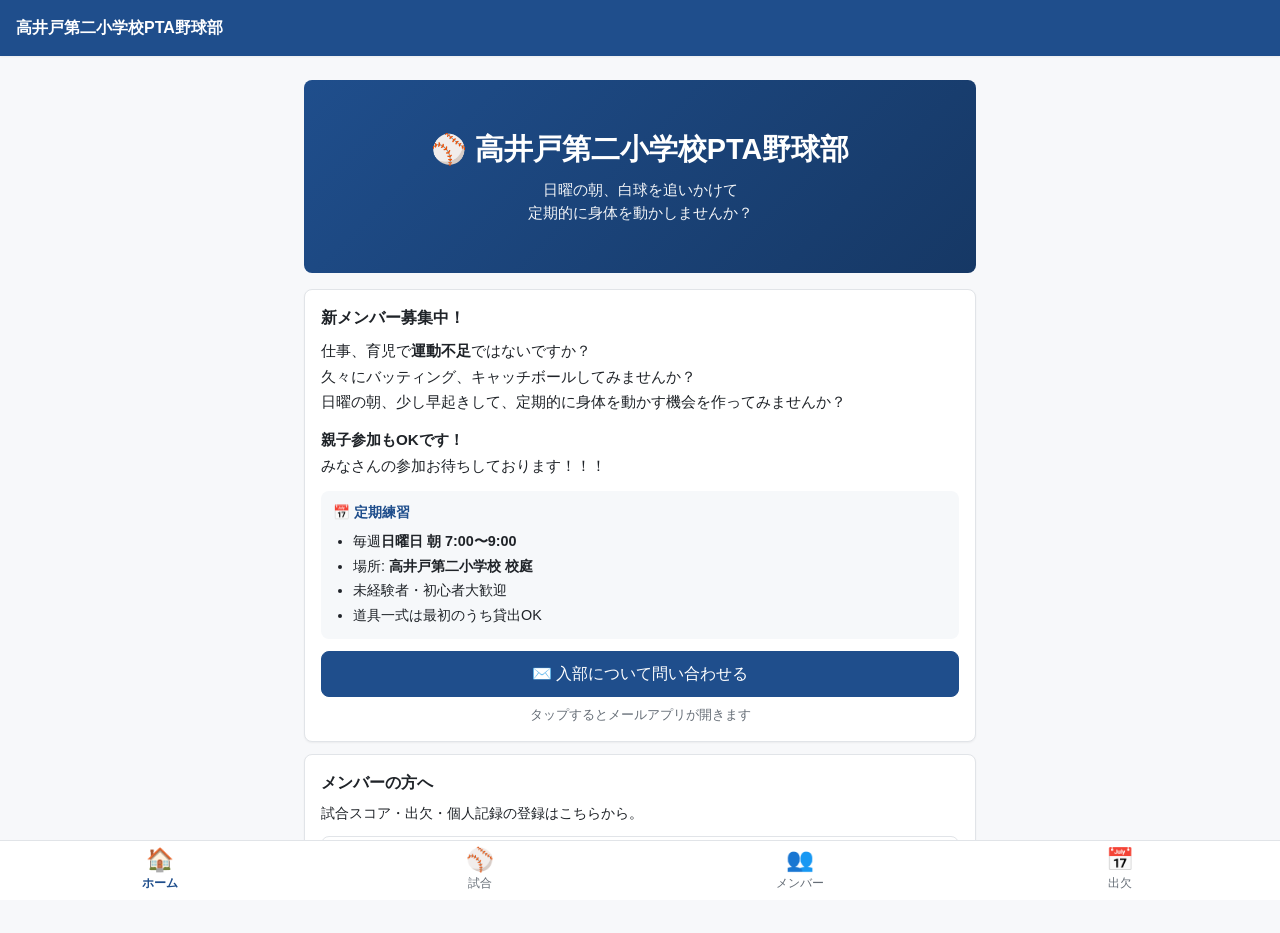
==== index.html @ b8ba9496 "chore: CSS URL にキャッシュバスター ?v=4 を付与 ブラウザのCSSキャッシュにより最新スタイルが反映されない問題に対応。 リンク URL を変えることで強制的に再読み込みさせる。 " ====
<!DOCTYPE html>
<html lang="ja">
<head>
  <meta charset="UTF-8" />
  <meta name="viewport" content="width=device-width, initial-scale=1, viewport-fit=cover" />
  <meta name="theme-color" content="#1f4e8c" />
  <title>高井戸第二小学校PTA野球部</title>
  <link rel="stylesheet" href="css/style.css?v=4" />
</head>
<body>
  <header class="app-header" id="app-header"></header>

  <main class="app-main">
    <div class="hero">
      <h2>⚾ 高井戸第二小学校PTA野球部</h2>
      <p>日曜の朝、白球を追いかけて<br>定期的に身体を動かしませんか？</p>
    </div>

    <div class="slideshow" id="slideshow"></div>

    <div class="card">
      <h3 class="card-title">新メンバー募集中！</h3>
      <p style="margin:0 0 12px;font-size:.95rem;line-height:1.7">
        仕事、育児で<strong>運動不足</strong>ではないですか？<br>
        久々にバッティング、キャッチボールしてみませんか？<br>
        日曜の朝、少し早起きして、定期的に身体を動かす機会を作ってみませんか？
      </p>
      <p style="margin:0 0 12px;font-size:.95rem;line-height:1.7">
        <strong>親子参加もOKです！</strong><br>
        みなさんの参加お待ちしております！！！
      </p>

      <div style="background:#f6f8fa;border-radius:var(--radius);padding:12px;margin-bottom:12px">
        <div style="font-size:.85rem;font-weight:600;margin-bottom:6px;color:var(--color-primary)">📅 定期練習</div>
        <ul style="margin:0;padding-left:20px;font-size:.9rem;line-height:1.7">
          <li>毎週<strong>日曜日 朝 7:00〜9:00</strong></li>
          <li>場所: <strong>高井戸第二小学校 校庭</strong></li>
          <li>未経験者・初心者大歓迎</li>
          <li>道具一式は最初のうち貸出OK</li>
        </ul>
      </div>

      <a class="btn btn-primary btn-block" id="contact-btn" href="#">
        ✉️ 入部について問い合わせる
      </a>
      <p style="font-size:.8rem;color:var(--color-text-muted);margin:8px 0 0;text-align:center">
        タップするとメールアプリが開きます
      </p>
    </div>

    <div class="card">
      <h3 class="card-title">メンバーの方へ</h3>
      <p style="margin:0 0 12px;font-size:.9rem">
        試合スコア・出欠・個人記録の登録はこちらから。
      </p>
      <button class="btn btn-block" id="member-login-btn">
        🔒 メンバーログイン
      </button>
    </div>
  </main>

  <nav class="app-nav" id="app-nav"></nav>

  <script type="module">
    import { CONFIG } from './js/config.js';
    import { renderHeader, renderNav } from './js/app.js';
    import { showLoginModal } from './js/auth.js';

    renderHeader({ showLogout: false });
    renderNav('home');

    const subject = encodeURIComponent('【入部問い合わせ】高井戸第二小学校PTA野球部');
    const body = encodeURIComponent(
      'お問い合わせありがとうございます。以下にご記入ください。\n\n' +
      '・お名前: \n' +
      '・お子様の学年（在籍/卒業）: \n' +
      '・連絡可能な電話番号: \n' +
      '・野球経験: \n' +
      '・ひとこと: \n'
    );
    document.getElementById('contact-btn').href =
      `mailto:${CONFIG.CONTACT_EMAIL}?subject=${subject}&body=${body}`;

    document.getElementById('member-login-btn').addEventListener('click', () => {
      showLoginModal({
        onSuccess: () => { location.href = 'games.html'; }
      });
    });

    // ========== Slideshow: 試合写真を自動表示 ==========
    initSlideshow();

    async function initSlideshow() {
      const container = document.getElementById('slideshow');
      try {
        const res = await fetch('data/games.json', { cache: 'no-store' });
        if (!res.ok) return;
        const data = await res.json();
        const games = (data && data.games) || [];

        // 全試合から写真を集めて、新しい順に並べる。各試合は最大3枚まで使う
        const items = [];
        const sortedGames = [...games].sort((a, b) => (b.date || '').localeCompare(a.date || ''));
        for (const g of sortedGames) {
          const photos = (g.photos || []).slice(0, 3);
          for (const p of photos) {
            items.push({ src: p, caption: `${g.date || ''} vs ${g.opponent || ''}` });
          }
        }

        if (items.length === 0) return;

        // 最大8枚まで使う
        const slides = items.slice(0, 8);
        container.innerHTML =
          slides.map((s, i) => `
            <div class="slide ${i === 0 ? 'active' : ''}">
              <img src="${escapeAttr(s.src)}" alt="" loading="${i === 0 ? 'eager' : 'lazy'}" />
              <div class="slide-caption">${escapeText(s.caption)}</div>
            </div>
          `).join('') +
          (slides.length > 1 ? `
            <div class="slide-dots">
              ${slides.map((_, i) => `<button class="slide-dot ${i === 0 ? 'active' : ''}" data-idx="${i}" aria-label="スライド ${i + 1}"></button>`).join('')}
            </div>
          ` : '');

        if (slides.length <= 1) return;

        const slideEls = container.querySelectorAll('.slide');
        const dotEls = container.querySelectorAll('.slide-dot');
        let cur = 0;
        const show = (i) => {
          slideEls[cur].classList.remove('active');
          dotEls[cur]?.classList.remove('active');
          cur = (i + slideEls.length) % slideEls.length;
          slideEls[cur].classList.add('active');
          dotEls[cur]?.classList.add('active');
        };
        let timer = setInterval(() => show(cur + 1), 4500);
        dotEls.forEach((d) => {
          d.addEventListener('click', () => {
            clearInterval(timer);
            show(Number(d.dataset.idx));
            timer = setInterval(() => show(cur + 1), 4500);
          });
        });
      } catch (e) {
        // 写真がない・読み込み失敗時はスライドショー非表示でOK
      }
    }

    function escapeAttr(s) {
      return String(s ?? '').replace(/&/g, '&amp;').replace(/"/g, '&quot;').replace(/</g, '&lt;');
    }
    function escapeText(s) {
      return String(s ?? '').replace(/&/g, '&amp;').replace(/</g, '&lt;').replace(/>/g, '&gt;');
    }
  </script>
</body>
</html>
---- css/style.css ----
:root {
  --color-primary: #1f4e8c;
  --color-primary-dark: #163865;
  --color-accent: #d4a017;
  --color-bg: #f7f8fa;
  --color-surface: #ffffff;
  --color-border: #e1e4e8;
  --color-text: #1f2328;
  --color-text-muted: #656d76;
  --color-success: #2da44e;
  --color-danger: #cf222e;
  --color-warning: #bf8700;

  --radius: 8px;
  --shadow-sm: 0 1px 2px rgba(0, 0, 0, 0.05);
  --shadow-md: 0 2px 8px rgba(0, 0, 0, 0.08);

  --nav-height: 60px;
  --header-height: 56px;
  --max-width: 720px;
}

* {
  box-sizing: border-box;
}

html, body {
  margin: 0;
  padding: 0;
  font-family: -apple-system, BlinkMacSystemFont, "Hiragino Sans", "Yu Gothic UI", "Meiryo", sans-serif;
  font-size: 16px;
  line-height: 1.5;
  color: var(--color-text);
  background: var(--color-bg);
}

a {
  color: var(--color-primary);
  text-decoration: none;
}
a:hover { text-decoration: underline; }

button {
  font-family: inherit;
  font-size: 1rem;
  cursor: pointer;
}

input, select, textarea {
  font-family: inherit;
  font-size: 1rem;
}

/* ========== Header ========== */
.app-header {
  position: sticky;
  top: 0;
  height: var(--header-height);
  background: var(--color-primary);
  color: #fff;
  display: flex;
  align-items: center;
  justify-content: space-between;
  padding: 0 16px;
  z-index: 50;
  box-shadow: var(--shadow-sm);
}
.app-header h1 {
  font-size: 1rem;
  font-weight: 600;
  margin: 0;
  white-space: nowrap;
  overflow: hidden;
  text-overflow: ellipsis;
}
.app-header .header-status {
  font-size: 0.8rem;
  opacity: 0.9;
}

/* ========== Main ========== */
.app-main {
  max-width: var(--max-width);
  margin: 0 auto;
  padding: 16px;
  padding-bottom: calc(var(--nav-height) + 24px);
}

.section-title {
  font-size: 1.1rem;
  font-weight: 600;
  margin: 0 0 12px;
  padding-bottom: 6px;
  border-bottom: 2px solid var(--color-primary);
}

/* ========== Bottom Navigation ========== */
.app-nav {
  position: fixed;
  bottom: 0;
  left: 0;
  right: 0;
  height: var(--nav-height);
  background: var(--color-surface);
  border-top: 1px solid var(--color-border);
  display: flex;
  z-index: 50;
}
.app-nav a {
  flex: 1;
  display: flex;
  flex-direction: column;
  align-items: center;
  justify-content: center;
  text-decoration: none;
  color: var(--color-text-muted);
  font-size: 0.75rem;
  gap: 2px;
}
.app-nav a.active { color: var(--color-primary); font-weight: 600; }
.app-nav .nav-icon { font-size: 1.4rem; line-height: 1; }

/* ========== Cards ========== */
.card {
  background: var(--color-surface);
  border: 1px solid var(--color-border);
  border-radius: var(--radius);
  padding: 16px;
  margin-bottom: 12px;
  box-shadow: var(--shadow-sm);
}
.card-title {
  font-size: 1rem;
  font-weight: 600;
  margin: 0 0 8px;
}
.card-meta {
  font-size: 0.85rem;
  color: var(--color-text-muted);
  margin-bottom: 8px;
}

/* ========== Buttons ========== */
.btn {
  display: inline-flex;
  align-items: center;
  justify-content: center;
  gap: 6px;
  border: 1px solid var(--color-border);
  background: var(--color-surface);
  color: var(--color-text);
  padding: 10px 16px;
  border-radius: var(--radius);
  font-weight: 500;
  min-height: 44px;
}
.btn:hover { background: #f3f4f6; }
.btn-primary {
  background: var(--color-primary);
  color: #fff;
  border-color: var(--color-primary);
}
.btn-primary:hover { background: var(--color-primary-dark); }
.btn-accent {
  background: var(--color-accent);
  color: #fff;
  border-color: var(--color-accent);
}
.btn-danger {
  background: var(--color-surface);
  color: var(--color-danger);
  border-color: var(--color-danger);
}
.btn-block { width: 100%; }
.btn-sm { padding: 6px 10px; min-height: 32px; font-size: 0.85rem; }
.btn:disabled { opacity: 0.5; cursor: not-allowed; }

/* ========== Forms ========== */
.field {
  display: block;
  margin-bottom: 12px;
}
.field-label {
  display: block;
  font-size: 0.85rem;
  font-weight: 600;
  margin-bottom: 4px;
  color: var(--color-text);
}
.field-input,
.field-select,
.field-textarea {
  width: 100%;
  padding: 10px 12px;
  border: 1px solid var(--color-border);
  border-radius: var(--radius);
  background: var(--color-surface);
}
.field-input:focus,
.field-select:focus,
.field-textarea:focus {
  outline: 2px solid var(--color-primary);
  outline-offset: -1px;
}
.field-textarea { min-height: 80px; resize: vertical; }
.field-row {
  display: flex;
  gap: 8px;
}
.field-row .field { flex: 1; }

/* ========== Hero (top page) ========== */
.hero {
  background: linear-gradient(135deg, var(--color-primary), var(--color-primary-dark));
  color: #fff;
  padding: 32px 20px;
  border-radius: var(--radius);
  margin-bottom: 16px;
  text-align: center;
}
.hero h2 { margin: 0 0 8px; font-size: 1.4rem; }
.hero p { margin: 0; opacity: 0.95; font-size: 0.95rem; }

/* ========== Result Badge ========== */
.badge {
  display: inline-block;
  padding: 2px 8px;
  border-radius: 12px;
  font-size: 0.75rem;
  font-weight: 600;
}
.badge-win { background: #ddf4e2; color: var(--color-success); }
.badge-lose { background: #ffebe9; color: var(--color-danger); }
.badge-draw { background: #f0f0f0; color: var(--color-text-muted); }

/* ========== Score ========== */
.score-line {
  display: flex;
  align-items: center;
  justify-content: space-between;
  font-size: 1.1rem;
  margin: 8px 0;
}
.score-line .vs { color: var(--color-text-muted); font-size: 0.85rem; }
.score-num {
  font-size: 1.6rem;
  font-weight: 700;
  font-variant-numeric: tabular-nums;
}

/* ========== Modal ========== */
.modal-backdrop {
  position: fixed;
  inset: 0;
  background: rgba(0, 0, 0, 0.5);
  display: none;
  align-items: center;
  justify-content: center;
  z-index: 100;
  padding: 16px;
}
.modal-backdrop.open { display: flex; }
.modal {
  background: var(--color-surface);
  border-radius: var(--radius);
  width: 100%;
  max-width: 420px;
  max-height: 90vh;
  overflow: auto;
  padding: 20px;
  box-shadow: var(--shadow-md);
}
.modal h3 {
  margin: 0 0 12px;
  font-size: 1.1rem;
}
.modal-actions {
  display: flex;
  gap: 8px;
  margin-top: 16px;
}
.modal-actions .btn { flex: 1; }

/* ========== Attendance ========== */
.attendance-grid {
  display: grid;
  grid-template-columns: 1fr auto;
  gap: 8px 12px;
  align-items: center;
}
.attendance-grid .name { font-size: 0.95rem; }
.attendance-buttons {
  display: flex;
  gap: 4px;
}
.att-btn {
  width: 36px;
  height: 36px;
  border-radius: 50%;
  border: 1px solid var(--color-border);
  background: var(--color-surface);
  font-size: 1rem;
  display: inline-flex;
  align-items: center;
  justify-content: center;
}
.att-btn.active-yes { background: var(--color-success); color: #fff; border-color: var(--color-success); }
.att-btn.active-maybe { background: var(--color-warning); color: #fff; border-color: var(--color-warning); }
.att-btn.active-no { background: var(--color-danger); color: #fff; border-color: var(--color-danger); }

/* ========== Empty ========== */
.empty {
  text-align: center;
  padding: 32px 16px;
  color: var(--color-text-muted);
  font-size: 0.9rem;
}

/* ========== Stats Table ========== */
.stats-table {
  width: 100%;
  border-collapse: collapse;
  font-size: 0.9rem;
}
.stats-table th, .stats-table td {
  padding: 6px 8px;
  text-align: right;
  border-bottom: 1px solid var(--color-border);
}
.stats-table th:first-child, .stats-table td:first-child {
  text-align: left;
}
.stats-table th {
  background: #f6f8fa;
  font-weight: 600;
}

/* ========== Toast ========== */
.toast {
  position: fixed;
  bottom: calc(var(--nav-height) + 16px);
  left: 50%;
  transform: translateX(-50%);
  background: rgba(0, 0, 0, 0.85);
  color: #fff;
  padding: 10px 16px;
  border-radius: var(--radius);
  font-size: 0.9rem;
  z-index: 200;
  opacity: 0;
  transition: opacity 0.2s;
  pointer-events: none;
  max-width: 90%;
}
.toast.show { opacity: 1; }
.toast.error { background: var(--color-danger); }
.toast.success { background: var(--color-success); }

/* ========== Loading ========== */
.loading {
  text-align: center;
  padding: 24px;
  color: var(--color-text-muted);
}

/* ========== Action bar ========== */
.action-bar {
  display: flex;
  justify-content: flex-end;
  margin-bottom: 12px;
}

/* ========== Tabs ========== */
.tabs {
  display: flex;
  gap: 4px;
  margin-bottom: 12px;
  border-bottom: 1px solid var(--color-border);
}
.tab {
  padding: 8px 16px;
  background: none;
  border: none;
  color: var(--color-text-muted);
  border-bottom: 2px solid transparent;
  font-weight: 500;
}
.tab.active {
  color: var(--color-primary);
  border-bottom-color: var(--color-primary);
}

/* ========== Photos ========== */
.photo-grid {
  display: grid;
  grid-template-columns: repeat(3, 1fr);
  gap: 4px;
  margin-top: 12px;
}
.photo-thumb {
  position: relative;
  aspect-ratio: 1 / 1;
  overflow: hidden;
  border-radius: 6px;
  background: #f0f0f0;
  cursor: pointer;
}
.photo-thumb img {
  width: 100%;
  height: 100%;
  object-fit: cover;
  display: block;
  transition: transform 0.2s;
}
.photo-thumb:hover img { transform: scale(1.04); }

.photo-grid-edit {
  display: grid;
  grid-template-columns: repeat(3, 1fr);
  gap: 6px;
  margin-bottom: 6px;
}
.photo-grid-edit:empty { display: none; }
.photo-edit-thumb {
  position: relative;
  aspect-ratio: 1 / 1;
  overflow: hidden;
  border-radius: 6px;
  background: #f0f0f0;
}
.photo-edit-thumb img {
  width: 100%;
  height: 100%;
  object-fit: cover;
  display: block;
}
.photo-remove-btn {
  position: absolute;
  top: 4px;
  right: 4px;
  width: 24px;
  height: 24px;
  border-radius: 50%;
  background: rgba(0, 0, 0, 0.7);
  color: #fff;
  border: none;
  font-size: 16px;
  line-height: 1;
  cursor: pointer;
  display: flex;
  align-items: center;
  justify-content: center;
  padding: 0;
}
.photo-remove-btn:hover { background: var(--color-danger); }

/* ========== Lightbox ========== */
.lightbox {
  position: fixed;
  inset: 0;
  background: rgba(0, 0, 0, 0.92);
  display: none;
  align-items: center;
  justify-content: center;
  z-index: 200;
  padding: 16px;
}
.lightbox.open { display: flex; }
.lightbox-img {
  max-width: 100%;
  max-height: 85vh;
  object-fit: contain;
}
.lightbox-close,
.lightbox-prev,
.lightbox-next {
  position: absolute;
  background: rgba(255, 255, 255, 0.15);
  color: #fff;
  border: none;
  border-radius: 50%;
  width: 44px;
  height: 44px;
  font-size: 24px;
  line-height: 1;
  cursor: pointer;
  display: flex;
  align-items: center;
  justify-content: center;
  padding: 0;
}
.lightbox-close { top: 16px; right: 16px; font-size: 28px; }
.lightbox-prev { left: 16px; top: 50%; transform: translateY(-50%); }
.lightbox-next { right: 16px; top: 50%; transform: translateY(-50%); }
.lightbox-close:hover,
.lightbox-prev:hover,
.lightbox-next:hover { background: rgba(255, 255, 255, 0.3); }
.lightbox-caption {
  position: absolute;
  bottom: 16px;
  left: 50%;
  transform: translateX(-50%);
  color: #fff;
  background: rgba(0, 0, 0, 0.5);
  padding: 6px 16px;
  border-radius: 16px;
  font-size: 0.85rem;
  white-space: nowrap;
}

/* ========== Scoreboard (input) ========== */
.home-toggle {
  display: flex;
  align-items: center;
  margin-bottom: 8px;
  gap: 6px;
  flex-wrap: wrap;
}
.ht-btn {
  padding: 6px 12px;
  border: 1px solid var(--color-border);
  background: var(--color-surface);
  border-radius: 6px;
  font-size: 0.85rem;
  cursor: pointer;
  font-weight: 500;
}
.ht-btn.active {
  background: var(--color-primary);
  color: #fff;
  border-color: var(--color-primary);
}
.scoreboard-wrapper {
  overflow-x: auto;
  -webkit-overflow-scrolling: touch;
  border: 1px solid var(--color-border);
  border-radius: 6px;
  background: var(--color-surface);
}
table.scoreboard {
  border-collapse: collapse;
  font-size: 0.9rem;
  font-variant-numeric: tabular-nums;
  width: max-content;
  min-width: 100%;
}
table.scoreboard th, table.scoreboard td {
  border: 1px solid var(--color-border);
  text-align: center;
  padding: 0;
  min-width: 36px;
  height: 36px;
}
table.scoreboard th {
  background: #f6f8fa;
  font-weight: 600;
  font-size: 0.8rem;
  color: var(--color-text-muted);
}
table.scoreboard th:first-child, table.scoreboard td:first-child {
  text-align: center;
  background: #f6f8fa;
  font-weight: 700;
  font-size: 0.85rem;
  position: sticky;
  left: 0;
  z-index: 1;
  min-width: 56px;
}
table.scoreboard input.inning-cell {
  width: 100%;
  height: 100%;
  text-align: center;
  border: none;
  background: transparent;
  padding: 0;
  font-size: 0.95rem;
  font-variant-numeric: tabular-nums;
  font-weight: 500;
  -moz-appearance: textfield;
}
table.scoreboard input.inning-cell::-webkit-outer-spin-button,
table.scoreboard input.inning-cell::-webkit-inner-spin-button {
  -webkit-appearance: none;
  margin: 0;
}
table.scoreboard input.inning-cell:focus {
  outline: 2px solid var(--color-primary);
  outline-offset: -2px;
}
table.scoreboard .total {
  background: var(--color-primary);
  color: #fff;
  font-weight: 700;
  font-size: 1rem;
  min-width: 44px;
}
table.scoreboard tr.us-row td:first-child {
  background: #dde9f6;
  color: var(--color-primary);
}

/* ========== Scoreboard (card display) ========== */
.scoreboard-display {
  margin: 10px -4px 6px;
  overflow-x: auto;
  -webkit-overflow-scrolling: touch;
}
.scoreboard-display table {
  border-collapse: collapse;
  width: max-content;
  min-width: 100%;
  font-size: 0.85rem;
  font-variant-numeric: tabular-nums;
}
.scoreboard-display th,
.scoreboard-display td {
  border: 1px solid var(--color-border);
  text-align: center;
  padding: 4px 6px;
  min-width: 26px;
}
.scoreboard-display th {
  background: #f6f8fa;
  font-weight: 600;
  font-size: 0.75rem;
  color: var(--color-text-muted);
}
.scoreboard-display .team-name {
  text-align: left;
  font-weight: 600;
  background: #f6f8fa;
  white-space: nowrap;
  min-width: 56px;
  font-size: 0.8rem;
}
.scoreboard-display .total {
  background: var(--color-primary);
  color: #fff;
  font-weight: 700;
  min-width: 36px;
}
.scoreboard-display tr.us-row .team-name {
  background: #dde9f6;
  color: var(--color-primary);
}

/* ========== Stats Entry Modal ========== */
.stats-modal {
  max-width: 540px;
  width: 100%;
  display: flex;
  flex-direction: column;
}
.stats-list {
  flex: 1;
  overflow: auto;
  margin: 0 -4px;
  padding: 0 4px;
}
.stats-member-card {
  border: 1px solid var(--color-border);
  border-radius: 8px;
  margin-bottom: 8px;
  overflow: hidden;
}
.stats-member-header {
  width: 100%;
  background: var(--color-surface);
  border: none;
  padding: 14px 12px;
  display: grid;
  grid-template-columns: minmax(0, 1fr) auto;
  grid-template-rows: auto auto;
  gap: 4px 8px;
  align-items: center;
  font-size: 0.95rem;
  cursor: pointer;
  text-align: left;
}
.stats-member-header:hover { background: #f6f8fa; }
.stats-member-name {
  font-weight: 600;
  display: flex;
  align-items: center;
  gap: 6px;
}
.stats-member-name .num-badge {
  background: var(--color-primary);
  color: #fff;
  padding: 2px 7px;
  border-radius: 10px;
  font-size: 0.75rem;
  font-weight: 600;
}
.stats-member-summary {
  grid-column: 1 / 2;
  font-size: 0.8rem;
  color: var(--color-text-muted);
}
.stats-member-toggle {
  grid-row: 1 / 3;
  grid-column: 2 / 3;
  font-size: 0.85rem;
  color: var(--color-text-muted);
  transition: transform 0.2s;
}
.stats-member-card.expanded .stats-member-toggle { transform: rotate(180deg); }
.stats-member-body {
  display: none;
  padding: 4px 12px 12px;
  background: #fafbfc;
  border-top: 1px solid var(--color-border);
}
.stats-member-card.expanded .stats-member-body { display: block; }
.stats-section h5 {
  margin: 12px 0 4px;
  font-size: 0.85rem;
  color: var(--color-primary);
  font-weight: 600;
}
.stat-row {
  display: grid;
  grid-template-columns: 1fr auto;
  align-items: center;
  padding: 6px 0;
  gap: 8px;
}
.stat-label {
  font-size: 0.95rem;
}
.stat-controls {
  display: flex;
  align-items: center;
  gap: 10px;
}
.stat-btn {
  width: 40px;
  height: 40px;
  border-radius: 50%;
  border: 1px solid var(--color-border);
  background: var(--color-surface);
  font-size: 1.4rem;
  font-weight: bold;
  cursor: pointer;
  padding: 0;
  display: flex;
  align-items: center;
  justify-content: center;
  user-select: none;
  -webkit-tap-highlight-color: transparent;
}
.stat-btn:active {
  background: var(--color-primary);
  color: #fff;
  border-color: var(--color-primary);
  transform: scale(0.95);
}
.stat-btn-plus:active {
  background: var(--color-success);
  border-color: var(--color-success);
}
.stat-value {
  min-width: 32px;
  text-align: center;
  font-variant-numeric: tabular-nums;
  font-weight: 600;
  font-size: 1.05rem;
}
.decision-buttons {
  display: flex;
  gap: 6px;
}
.dec-btn {
  min-width: 44px;
  height: 36px;
  border-radius: 6px;
  border: 1px solid var(--color-border);
  background: var(--color-surface);
  font-size: 0.9rem;
  font-weight: 600;
  cursor: pointer;
  padding: 0 10px;
}
.dec-btn:active { transform: scale(0.95); }
.dec-btn.active-win { background: var(--color-success); color: #fff; border-color: var(--color-success); }
.dec-btn.active-loss { background: var(--color-danger); color: #fff; border-color: var(--color-danger); }
.dec-btn.active-none { background: var(--color-text-muted); color: #fff; border-color: var(--color-text-muted); }

/* ========== Plays Modal (打席記録) ========== */
.plays-modal {
  max-width: 560px;
  width: 100%;
  max-height: 92vh;
  display: flex;
  flex-direction: column;
  overflow: hidden; /* override .modal の overflow:auto。中身でスクロール */
  padding: 16px;
}
.plays-modal > h3,
.plays-modal > .card-meta,
.plays-modal > .play-tabs,
.plays-modal > .modal-actions {
  flex-shrink: 0;
}
.play-tabs {
  display: flex;
  gap: 4px;
  margin-bottom: 12px;
  border-bottom: 1px solid var(--color-border);
}
.play-tab {
  padding: 10px 16px;
  background: none;
  border: none;
  color: var(--color-text-muted);
  border-bottom: 2px solid transparent;
  font-weight: 500;
  font-size: 0.95rem;
  cursor: pointer;
}
.play-tab.active {
  color: var(--color-primary);
  border-bottom-color: var(--color-primary);
  font-weight: 600;
}
.play-tab-content {
  flex: 1;
  min-height: 0;
}
#tab-lineup {
  overflow-y: auto;
}
#tab-offense,
#tab-defense {
  flex-direction: column; /* 表示時に display:flex のとき効く */
  overflow: hidden;
}
.play-entry {
  flex-shrink: 0;
}
.entry-bottom-bar {
  display: flex;
  gap: 8px;
  align-items: center;
  margin-top: 6px;
}
.entry-bottom-bar .btn-primary {
  min-height: 48px;
  font-weight: 700;
  font-size: 1rem;
}
.entry-bottom-bar .btn-primary:disabled {
  opacity: 0.4;
}
.plays-list-title {
  flex-shrink: 0;
  margin: 10px 0 6px;
  font-size: 0.85rem;
  color: var(--color-text-muted);
}
.plays-list-scroll {
  flex: 1;
  min-height: 0;
  overflow-y: auto;
  margin: 0 -4px;
  padding: 0 4px;
}

/* 打順リスト */
.lineup-list {
  display: flex;
  flex-direction: column;
  gap: 6px;
}
.lineup-row {
  background: var(--color-surface);
  border: 1px solid var(--color-border);
  border-radius: 6px;
  padding: 8px;
}
.lineup-row-main {
  display: grid;
  grid-template-columns: 32px 1fr auto;
  align-items: center;
  gap: 8px;
}
.lineup-row-position {
  display: flex;
  align-items: center;
  gap: 8px;
  margin-top: 6px;
  padding-left: 40px;
}
.lineup-pos-label {
  font-size: 0.75rem;
  color: var(--color-text-muted);
}
.lineup-pos-select {
  flex: 1;
  padding: 4px 8px;
  border: 1px solid var(--color-border);
  border-radius: 4px;
  background: var(--color-surface);
  font-size: 0.85rem;
}
.lineup-pos {
  font-weight: 700;
  color: var(--color-primary);
  font-size: 1rem;
  text-align: center;
  background: #eef4fb;
  border-radius: 50%;
  width: 28px;
  height: 28px;
  display: flex;
  align-items: center;
  justify-content: center;
}
.lineup-name {
  font-size: 0.95rem;
  display: flex;
  align-items: center;
  gap: 6px;
}
.num-badge {
  background: var(--color-primary);
  color: #fff;
  padding: 2px 7px;
  border-radius: 10px;
  font-size: 0.75rem;
  font-weight: 600;
}
.lineup-actions {
  display: flex;
  gap: 4px;
}
.lineup-icon-btn {
  width: 32px;
  height: 32px;
  border-radius: 6px;
  border: 1px solid var(--color-border);
  background: var(--color-surface);
  font-size: 0.95rem;
  cursor: pointer;
  padding: 0;
  display: flex;
  align-items: center;
  justify-content: center;
}
.lineup-icon-btn:disabled {
  opacity: 0.3;
  cursor: not-allowed;
}
.member-pool {
  display: flex;
  flex-wrap: wrap;
  gap: 6px;
}
.member-pool-btn {
  padding: 6px 10px;
  border-radius: 16px;
  border: 1px dashed var(--color-border);
  background: var(--color-surface);
  font-size: 0.85rem;
  cursor: pointer;
  display: inline-flex;
  align-items: center;
  gap: 6px;
}
.member-pool-btn:hover {
  background: #eef4fb;
  border-color: var(--color-primary);
}

/* 攻撃タブ */
.play-state {
  background: #eef4fb;
  border-radius: 8px;
  padding: 8px 10px;
  margin-bottom: 8px;
}
.play-state-row {
  display: flex;
  gap: 12px;
  align-items: center;
  flex-wrap: wrap;
}
.play-state-label {
  font-size: 1.1rem;
  font-weight: 700;
  color: var(--color-primary);
}
.play-state-out {
  font-size: 0.9rem;
  color: var(--color-warning);
  font-weight: 600;
}
.play-state-runs {
  font-size: 0.9rem;
  color: var(--color-success);
  font-weight: 600;
}
.batter-info {
  background: var(--color-surface);
  border: 1px solid var(--color-border);
  border-radius: 6px;
  padding: 8px 10px;
  margin-bottom: 8px;
  display: flex;
  align-items: center;
  gap: 8px;
}
.batter-info strong {
  font-size: 1rem;
  display: flex;
  align-items: center;
  gap: 6px;
}
.result-grid {
  display: grid;
  grid-template-columns: repeat(4, 1fr);
  gap: 4px;
  margin-bottom: 8px;
}
.result-btn {
  padding: 10px 2px;
  border-radius: 6px;
  border: 1.5px solid var(--color-border);
  background: var(--color-surface);
  font-size: 0.85rem;
  font-weight: 600;
  cursor: pointer;
  -webkit-tap-highlight-color: transparent;
  min-height: 42px;
}
.result-btn:active { transform: scale(0.96); }
.result-btn.is-out {
  color: var(--color-text-muted);
}
.result-btn.is-onbase {
  color: var(--color-primary);
}
.result-btn.active {
  background: var(--color-primary);
  color: #fff;
  border-color: var(--color-primary);
}
.result-btn.active.is-out {
  background: var(--color-text-muted);
  border-color: var(--color-text-muted);
}
.rbi-controls {
  display: flex;
  align-items: center;
  justify-content: space-between;
  background: #fafbfc;
  padding: 6px 10px;
  border-radius: 8px;
  margin-bottom: 0;
  gap: 8px;
}
.plays-list {
  display: flex;
  flex-direction: column;
  gap: 4px;
}
.play-row {
  display: grid;
  grid-template-columns: 36px 1fr auto auto;
  align-items: center;
  gap: 8px;
  padding: 6px 8px;
  background: #fafbfc;
  border: 1px solid var(--color-border);
  border-radius: 6px;
  font-size: 0.85rem;
}
.play-inning {
  font-weight: 600;
  color: var(--color-primary);
}
.play-result {
  color: var(--color-text);
  font-size: 0.85rem;
}
.play-edit-btn,
.play-del-btn {
  width: 26px;
  height: 26px;
  border-radius: 50%;
  border: 1px solid var(--color-border);
  background: var(--color-surface);
  font-size: 0.75rem;
  cursor: pointer;
  padding: 0;
  display: inline-flex;
  align-items: center;
  justify-content: center;
}
.play-edit-btn:hover { background: var(--color-primary); color: #fff; border-color: var(--color-primary); }
.play-del-btn:hover { background: var(--color-danger); color: #fff; border-color: var(--color-danger); }

.play-row {
  grid-template-columns: 36px 1fr auto auto auto !important;
}

/* 打席編集 / 投手選択ポップアップ */
.play-edit-popup-backdrop {
  position: fixed;
  inset: 0;
  background: rgba(0, 0, 0, 0.6);
  display: flex;
  align-items: center;
  justify-content: center;
  z-index: 150;
  padding: 16px;
}
.play-edit-popup {
  background: var(--color-surface);
  border-radius: var(--radius);
  padding: 16px;
  max-width: 420px;
  width: 100%;
  max-height: 90vh;
  overflow: auto;
  box-shadow: var(--shadow-md);
}
.play-edit-popup h4 {
  margin: 0 0 12px;
  font-size: 1rem;
  color: var(--color-primary);
}
.member-pool-btn.active {
  background: var(--color-primary);
  color: #fff;
  border-color: var(--color-primary);
  border-style: solid;
}

/* ========== Top-page Slideshow ========== */
.slideshow {
  position: relative;
  width: 100%;
  aspect-ratio: 16 / 10;
  overflow: hidden;
  border-radius: var(--radius);
  margin-bottom: 16px;
  background: #1a1a1a;
}
.slideshow:empty { display: none; }
.slide {
  position: absolute;
  inset: 0;
  opacity: 0;
  transition: opacity 0.8s ease;
}
.slide.active { opacity: 1; }
.slide img {
  width: 100%;
  height: 100%;
  object-fit: cover;
  display: block;
}
.slide-caption {
  position: absolute;
  bottom: 0;
  left: 0;
  right: 0;
  background: linear-gradient(transparent, rgba(0, 0, 0, 0.7));
  color: #fff;
  padding: 24px 16px 14px;
  font-size: 0.85rem;
  font-weight: 500;
}
.slide-dots {
  position: absolute;
  bottom: 8px;
  left: 50%;
  transform: translateX(-50%);
  display: flex;
  gap: 6px;
  z-index: 2;
}
.slide-dot {
  width: 7px;
  height: 7px;
  border-radius: 50%;
  background: rgba(255, 255, 255, 0.4);
  border: none;
  padding: 0;
  cursor: pointer;
}
.slide-dot.active { background: rgba(255, 255, 255, 0.9); }

/* ========== Desktop tweaks ========== */
@media (min-width: 720px) {
  .app-main { padding: 24px; }
  .hero { padding: 48px 32px; }
  .hero h2 { font-size: 1.8rem; }
}
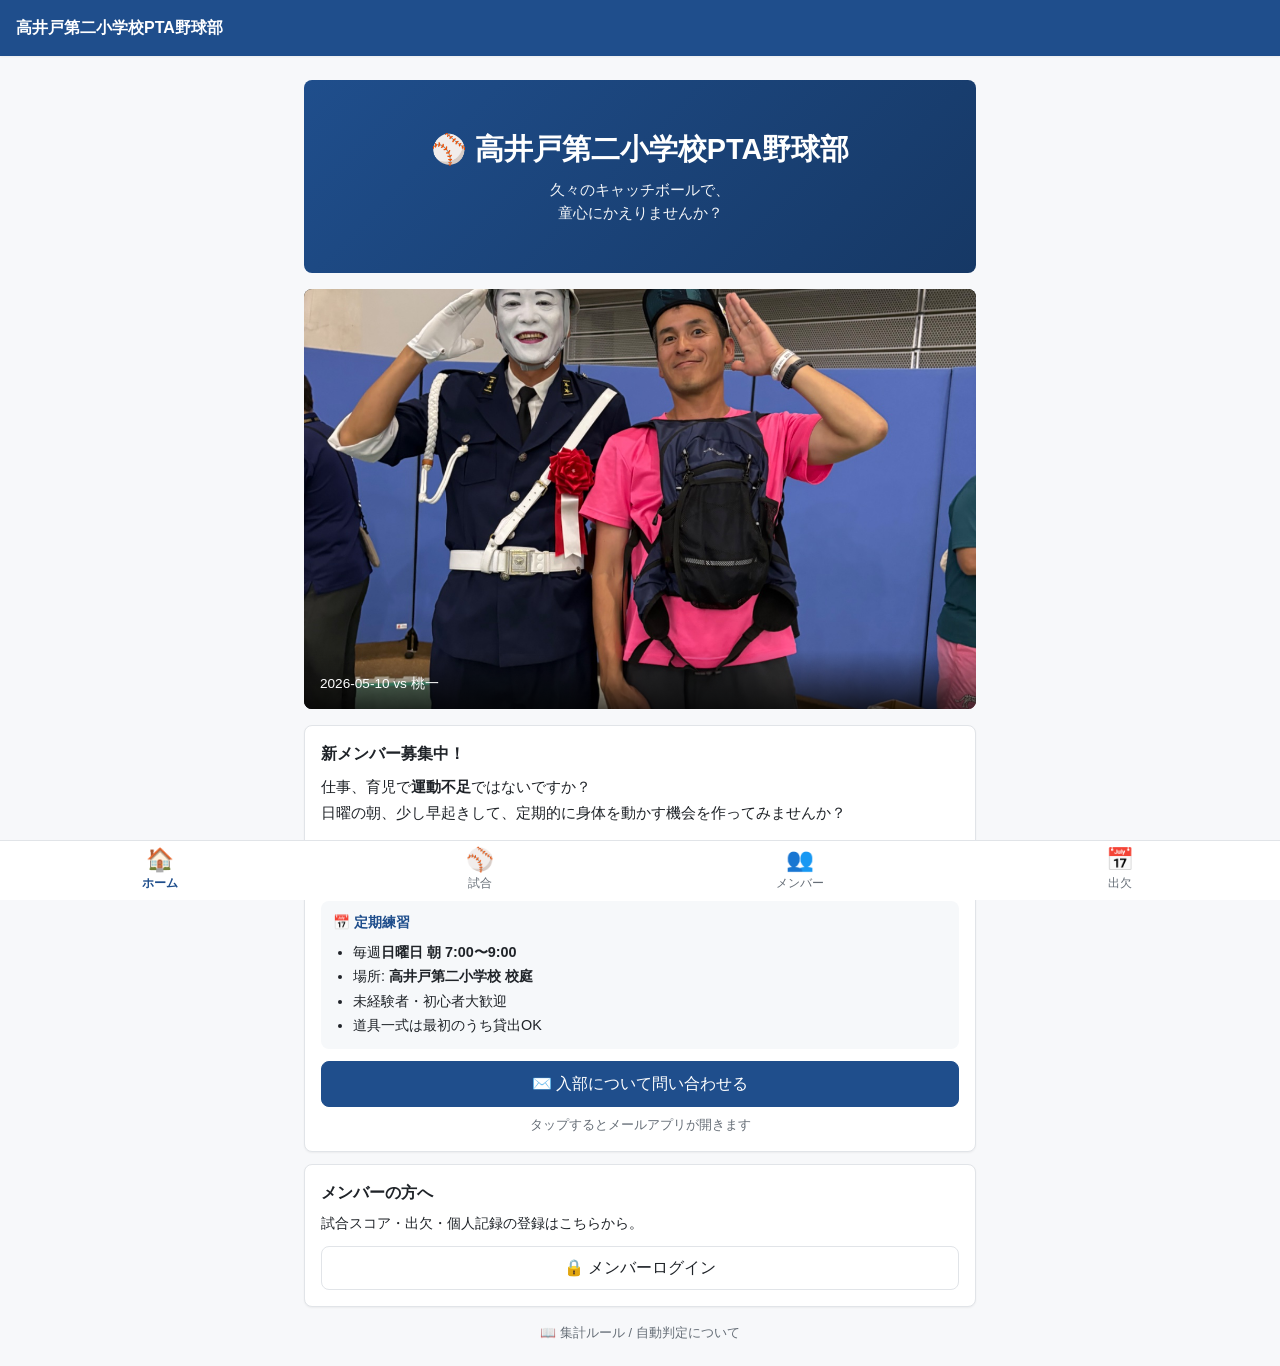
==== commit 4d073d83: "feat: 集計ルール/自動判定の説明ページを追加 新規ページ rules.html: - 7セクションで全ルールを目次つきで説明   1. 打席結果の種類（12種類のグループ分け）   2. 打撃成" ====
--- a/index.html
+++ b/index.html
@@ -5,7 +5,7 @@
   <meta name="viewport" content="width=device-width, initial-scale=1, viewport-fit=cover" />
   <meta name="theme-color" content="#1f4e8c" />
   <title>高井戸第二小学校PTA野球部</title>
-  <link rel="stylesheet" href="css/style.css?v=4" />
+  <link rel="stylesheet" href="css/style.css?v=6" />
 </head>
 <body>
   <header class="app-header" id="app-header"></header>
@@ -13,7 +13,7 @@
   <main class="app-main">
     <div class="hero">
       <h2>⚾ 高井戸第二小学校PTA野球部</h2>
-      <p>日曜の朝、白球を追いかけて<br>定期的に身体を動かしませんか？</p>
+      <p>久々のキャッチボールで、<br>童心にかえりませんか？</p>
     </div>
 
     <div class="slideshow" id="slideshow"></div>
@@ -22,7 +22,6 @@
       <h3 class="card-title">新メンバー募集中！</h3>
       <p style="margin:0 0 12px;font-size:.95rem;line-height:1.7">
         仕事、育児で<strong>運動不足</strong>ではないですか？<br>
-        久々にバッティング、キャッチボールしてみませんか？<br>
         日曜の朝、少し早起きして、定期的に身体を動かす機会を作ってみませんか？
       </p>
       <p style="margin:0 0 12px;font-size:.95rem;line-height:1.7">
@@ -57,6 +56,10 @@
         🔒 メンバーログイン
       </button>
     </div>
+
+    <p style="text-align:center;margin:16px 0 0;font-size:.8rem">
+      <a href="rules.html" style="color:var(--color-text-muted)">📖 集計ルール / 自動判定について</a>
+    </p>
   </main>
 
   <nav class="app-nav" id="app-nav"></nav>
--- a/css/style.css
+++ b/css/style.css
@@ -791,11 +791,12 @@
 .plays-modal {
   max-width: 560px;
   width: 100%;
-  max-height: 92vh;
+  max-height: 96vh;
+  height: 96vh;
   display: flex;
   flex-direction: column;
   overflow: hidden; /* override .modal の overflow:auto。中身でスクロール */
-  padding: 16px;
+  padding: 14px;
 }
 .plays-modal > h3,
 .plays-modal > .card-meta,
@@ -838,6 +839,28 @@
 }
 .play-entry {
   flex-shrink: 0;
+}
+.play-entry.collapsed {
+  display: none;
+}
+.entry-toggle {
+  width: 100%;
+  background: #f6f8fa;
+  border: 1px solid var(--color-border);
+  border-radius: 6px;
+  padding: 8px 12px;
+  font-size: 0.8rem;
+  color: var(--color-text-muted);
+  cursor: pointer;
+  margin-bottom: 8px;
+  text-align: left;
+  font-weight: 500;
+  flex-shrink: 0;
+}
+.entry-toggle:hover {
+  background: #eef4fb;
+  color: var(--color-primary);
+  border-color: var(--color-primary);
 }
 .entry-bottom-bar {
   display: flex;
@@ -1033,6 +1056,9 @@
   cursor: pointer;
   -webkit-tap-highlight-color: transparent;
   min-height: 42px;
+  white-space: nowrap;
+  overflow: hidden;
+  text-overflow: ellipsis;
 }
 .result-btn:active { transform: scale(0.96); }
 .result-btn.is-out {
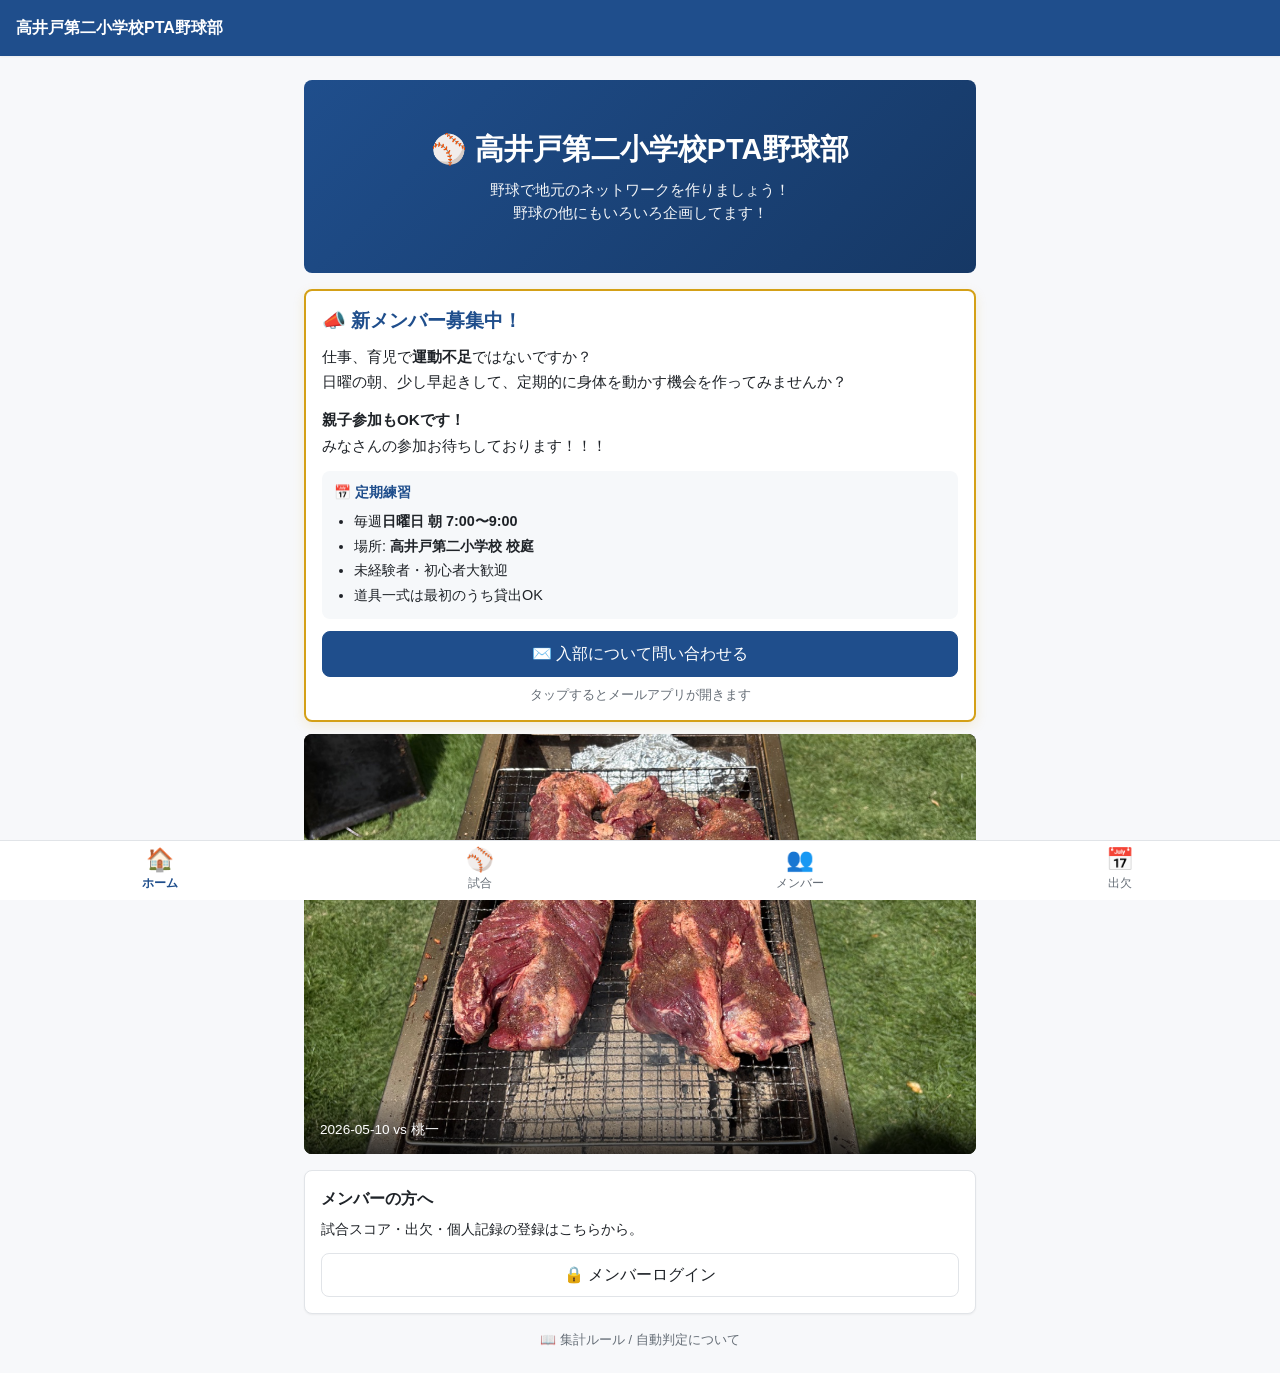
==== commit dbefef43: "update(index): 「新メンバー募集中！」をヒーロー直下に移動&強調 ホームページの順序変更: 旧: ヒーロー → スライドショー → これからの予定 → 募集 → メンバーの方へ 新: ヒ" ====
--- a/index.html
+++ b/index.html
@@ -5,7 +5,7 @@
   <meta name="viewport" content="width=device-width, initial-scale=1, viewport-fit=cover" />
   <meta name="theme-color" content="#1f4e8c" />
   <title>高井戸第二小学校PTA野球部</title>
-  <link rel="stylesheet" href="css/style.css?v=6" />
+  <link rel="stylesheet" href="css/style.css?v=9" />
 </head>
 <body>
   <header class="app-header" id="app-header"></header>
@@ -13,13 +13,11 @@
   <main class="app-main">
     <div class="hero">
       <h2>⚾ 高井戸第二小学校PTA野球部</h2>
-      <p>久々のキャッチボールで、<br>童心にかえりませんか？</p>
-    </div>
-
-    <div class="slideshow" id="slideshow"></div>
-
-    <div class="card">
-      <h3 class="card-title">新メンバー募集中！</h3>
+      <p>野球で地元のネットワークを作りましょう！<br>野球の他にもいろいろ企画してます！</p>
+    </div>
+
+    <div class="card" style="border:2px solid var(--color-accent);box-shadow:0 4px 12px rgba(212,160,23,0.15)">
+      <h3 class="card-title" style="font-size:1.2rem;color:var(--color-primary)">📣 新メンバー募集中！</h3>
       <p style="margin:0 0 12px;font-size:.95rem;line-height:1.7">
         仕事、育児で<strong>運動不足</strong>ではないですか？<br>
         日曜の朝、少し早起きして、定期的に身体を動かす機会を作ってみませんか？
@@ -45,6 +43,13 @@
       <p style="font-size:.8rem;color:var(--color-text-muted);margin:8px 0 0;text-align:center">
         タップするとメールアプリが開きます
       </p>
+    </div>
+
+    <div class="slideshow" id="slideshow"></div>
+
+    <div class="card" id="upcoming-events-card" style="display:none">
+      <h3 class="card-title">📅 これからの予定</h3>
+      <ul id="upcoming-events-list" style="list-style:none;padding:0;margin:0"></ul>
     </div>
 
     <div class="card">
@@ -89,6 +94,56 @@
         onSuccess: () => { location.href = 'games.html'; }
       });
     });
+
+    // ========== これからの予定: 公開（ログイン不要） ==========
+    initUpcomingEvents();
+
+    async function initUpcomingEvents() {
+      const card = document.getElementById('upcoming-events-card');
+      const list = document.getElementById('upcoming-events-list');
+      try {
+        const res = await fetch('data/events.json', { cache: 'no-store' });
+        if (!res.ok) return;
+        const data = await res.json();
+        const events = (data && data.events) || [];
+        const today = new Date();
+        const todayStr = `${today.getFullYear()}-${String(today.getMonth() + 1).padStart(2, '0')}-${String(today.getDate()).padStart(2, '0')}`;
+        const upcoming = events
+          .filter((e) => (e.date || '') >= todayStr)
+          .sort((a, b) => (a.date || '').localeCompare(b.date || ''))
+          .slice(0, 6);
+        if (upcoming.length === 0) return;
+        list.innerHTML = upcoming.map((e) => `
+          <li style="padding:10px 0;border-bottom:1px solid var(--color-border)">
+            <div style="font-weight:600;font-size:.95rem">
+              ${formatDate(e.date)}${e.startTime ? ` ${escapeText(e.startTime)}` : ''}${e.endTime ? `〜${escapeText(e.endTime)}` : ''}
+            </div>
+            <div style="font-size:.85rem;color:var(--color-text-muted);margin-top:2px">
+              <span style="display:inline-block;background:#eef4fb;color:var(--color-primary);padding:1px 8px;border-radius:10px;font-weight:600;font-size:.75rem;margin-right:6px">${escapeText(e.type || '予定')}</span>
+              📍 ${escapeText(e.location || '')}
+            </div>
+            ${e.description ? `<div style="font-size:.8rem;color:var(--color-text-muted);margin-top:4px;white-space:pre-wrap">${escapeText(e.description)}</div>` : ''}
+          </li>
+        `).join('');
+        // 最後の li の border を消す
+        const items = list.querySelectorAll('li');
+        if (items.length > 0) items[items.length - 1].style.borderBottom = 'none';
+        card.style.display = 'block';
+      } catch (e) {
+        // 取得失敗時はカード非表示のまま
+      }
+    }
+
+    function formatDate(iso) {
+      if (!iso) return '';
+      const d = new Date(iso);
+      if (isNaN(d.getTime())) return iso;
+      const yyyy = d.getFullYear();
+      const mm = String(d.getMonth() + 1).padStart(2, '0');
+      const dd = String(d.getDate()).padStart(2, '0');
+      const wd = ['日', '月', '火', '水', '木', '金', '土'][d.getDay()];
+      return `${yyyy}/${mm}/${dd}(${wd})`;
+    }
 
     // ========== Slideshow: 試合写真を自動表示 ==========
     initSlideshow();
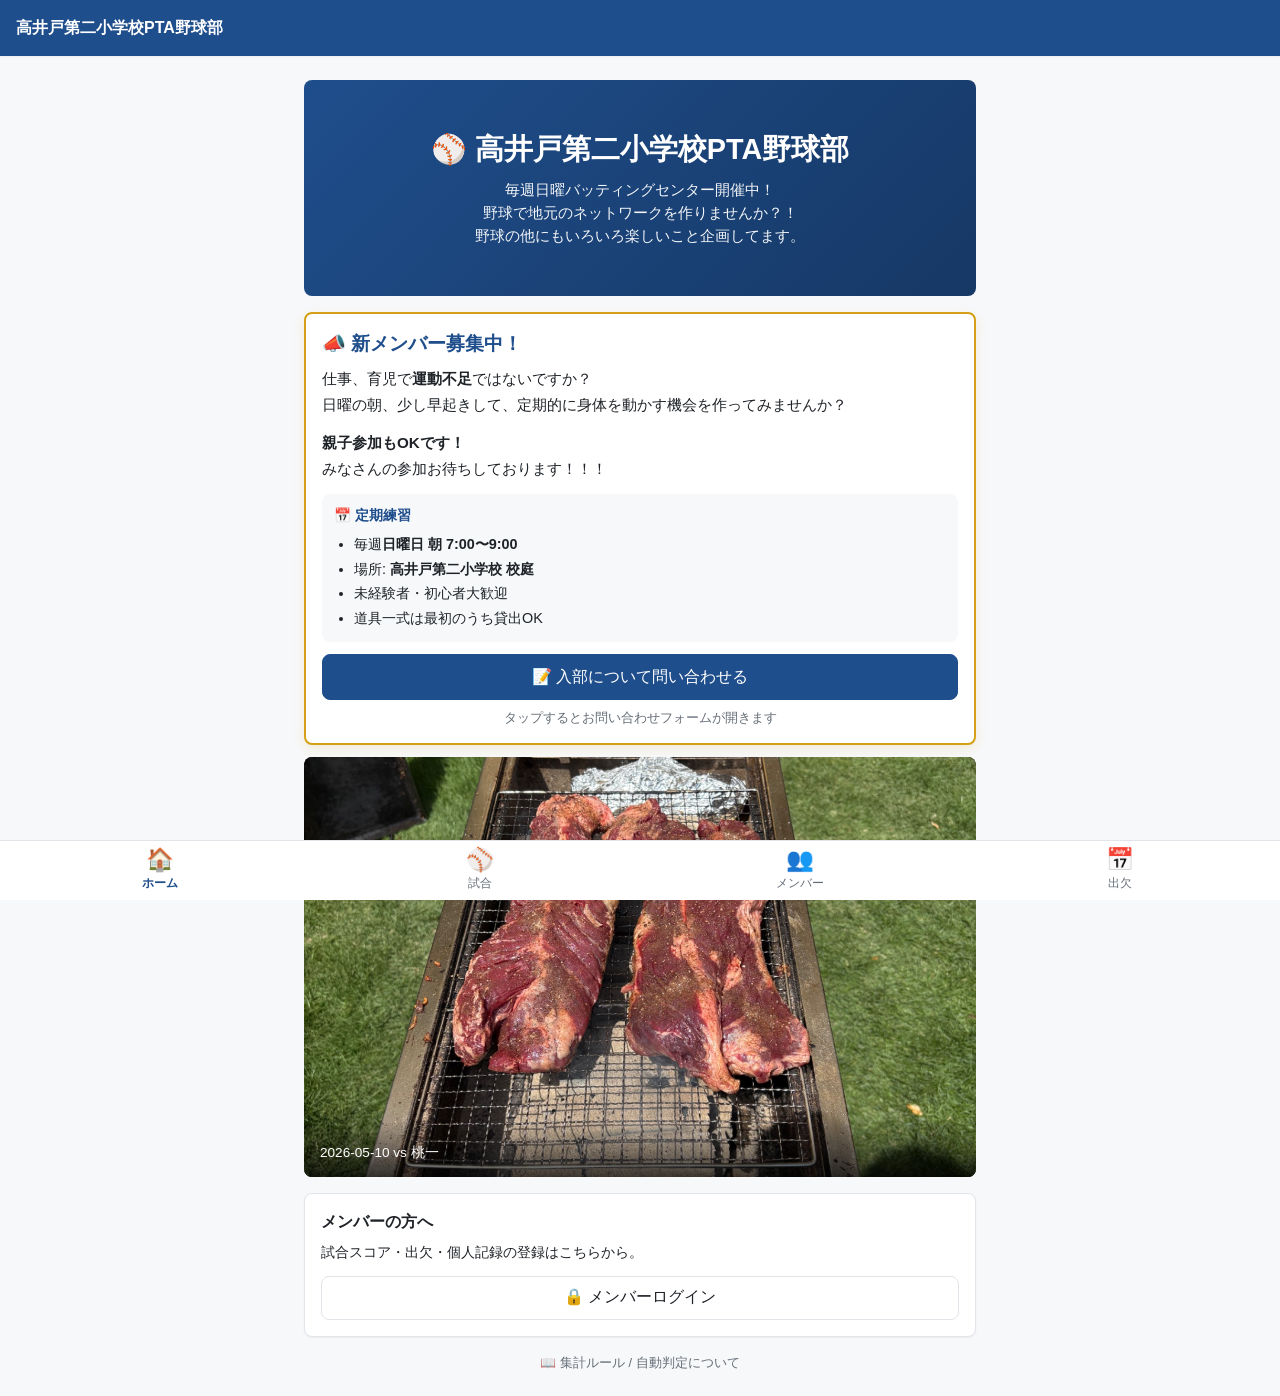
==== commit 602393fb: "update(index): 入部問い合わせを mailto から Google Form に変更 リンク先を https://forms.gle/FPEGyrrjvwNx9zow6 に変更。 tar" ====
--- a/index.html
+++ b/index.html
@@ -5,7 +5,7 @@
   <meta name="viewport" content="width=device-width, initial-scale=1, viewport-fit=cover" />
   <meta name="theme-color" content="#1f4e8c" />
   <title>高井戸第二小学校PTA野球部</title>
-  <link rel="stylesheet" href="css/style.css?v=9" />
+  <link rel="stylesheet" href="css/style.css?v=10" />
 </head>
 <body>
   <header class="app-header" id="app-header"></header>
@@ -13,7 +13,7 @@
   <main class="app-main">
     <div class="hero">
       <h2>⚾ 高井戸第二小学校PTA野球部</h2>
-      <p>野球で地元のネットワークを作りましょう！<br>野球の他にもいろいろ企画してます！</p>
+      <p>毎週日曜バッティングセンター開催中！<br>野球で地元のネットワークを作りませんか？！<br>野球の他にもいろいろ楽しいこと企画してます。</p>
     </div>
 
     <div class="card" style="border:2px solid var(--color-accent);box-shadow:0 4px 12px rgba(212,160,23,0.15)">
@@ -37,11 +37,11 @@
         </ul>
       </div>
 
-      <a class="btn btn-primary btn-block" id="contact-btn" href="#">
-        ✉️ 入部について問い合わせる
+      <a class="btn btn-primary btn-block" id="contact-btn" href="https://forms.gle/FPEGyrrjvwNx9zow6" target="_blank" rel="noopener">
+        📝 入部について問い合わせる
       </a>
       <p style="font-size:.8rem;color:var(--color-text-muted);margin:8px 0 0;text-align:center">
-        タップするとメールアプリが開きます
+        タップするとお問い合わせフォームが開きます
       </p>
     </div>
 
@@ -76,18 +76,6 @@
 
     renderHeader({ showLogout: false });
     renderNav('home');
-
-    const subject = encodeURIComponent('【入部問い合わせ】高井戸第二小学校PTA野球部');
-    const body = encodeURIComponent(
-      'お問い合わせありがとうございます。以下にご記入ください。\n\n' +
-      '・お名前: \n' +
-      '・お子様の学年（在籍/卒業）: \n' +
-      '・連絡可能な電話番号: \n' +
-      '・野球経験: \n' +
-      '・ひとこと: \n'
-    );
-    document.getElementById('contact-btn').href =
-      `mailto:${CONFIG.CONTACT_EMAIL}?subject=${subject}&body=${body}`;
 
     document.getElementById('member-login-btn').addEventListener('click', () => {
       showLoginModal({
--- a/css/style.css
+++ b/css/style.css
@@ -787,6 +787,26 @@
 .dec-btn.active-loss { background: var(--color-danger); color: #fff; border-color: var(--color-danger); }
 .dec-btn.active-none { background: var(--color-text-muted); color: #fff; border-color: var(--color-text-muted); }
 
+/* ========== Plays Modal: readonly (確定済み) ========== */
+.play-readonly .play-entry,
+.play-readonly .entry-toggle,
+.play-readonly .lineup-actions,
+.play-readonly .lineup-row-position,
+.play-readonly .home-toggle,
+.play-readonly .play-edit-btn,
+.play-readonly .play-del-btn,
+.play-readonly .member-pool,
+.play-readonly .member-pool-btn,
+.play-readonly #change-pitcher,
+.play-readonly #add-yes-attendees,
+.play-readonly #add-maybe-attendees,
+.play-readonly [data-add-member] {
+  display: none !important;
+}
+.play-readonly .lineup-row {
+  cursor: default;
+}
+
 /* ========== Plays Modal (打席記録) ========== */
 .plays-modal {
   max-width: 560px;
